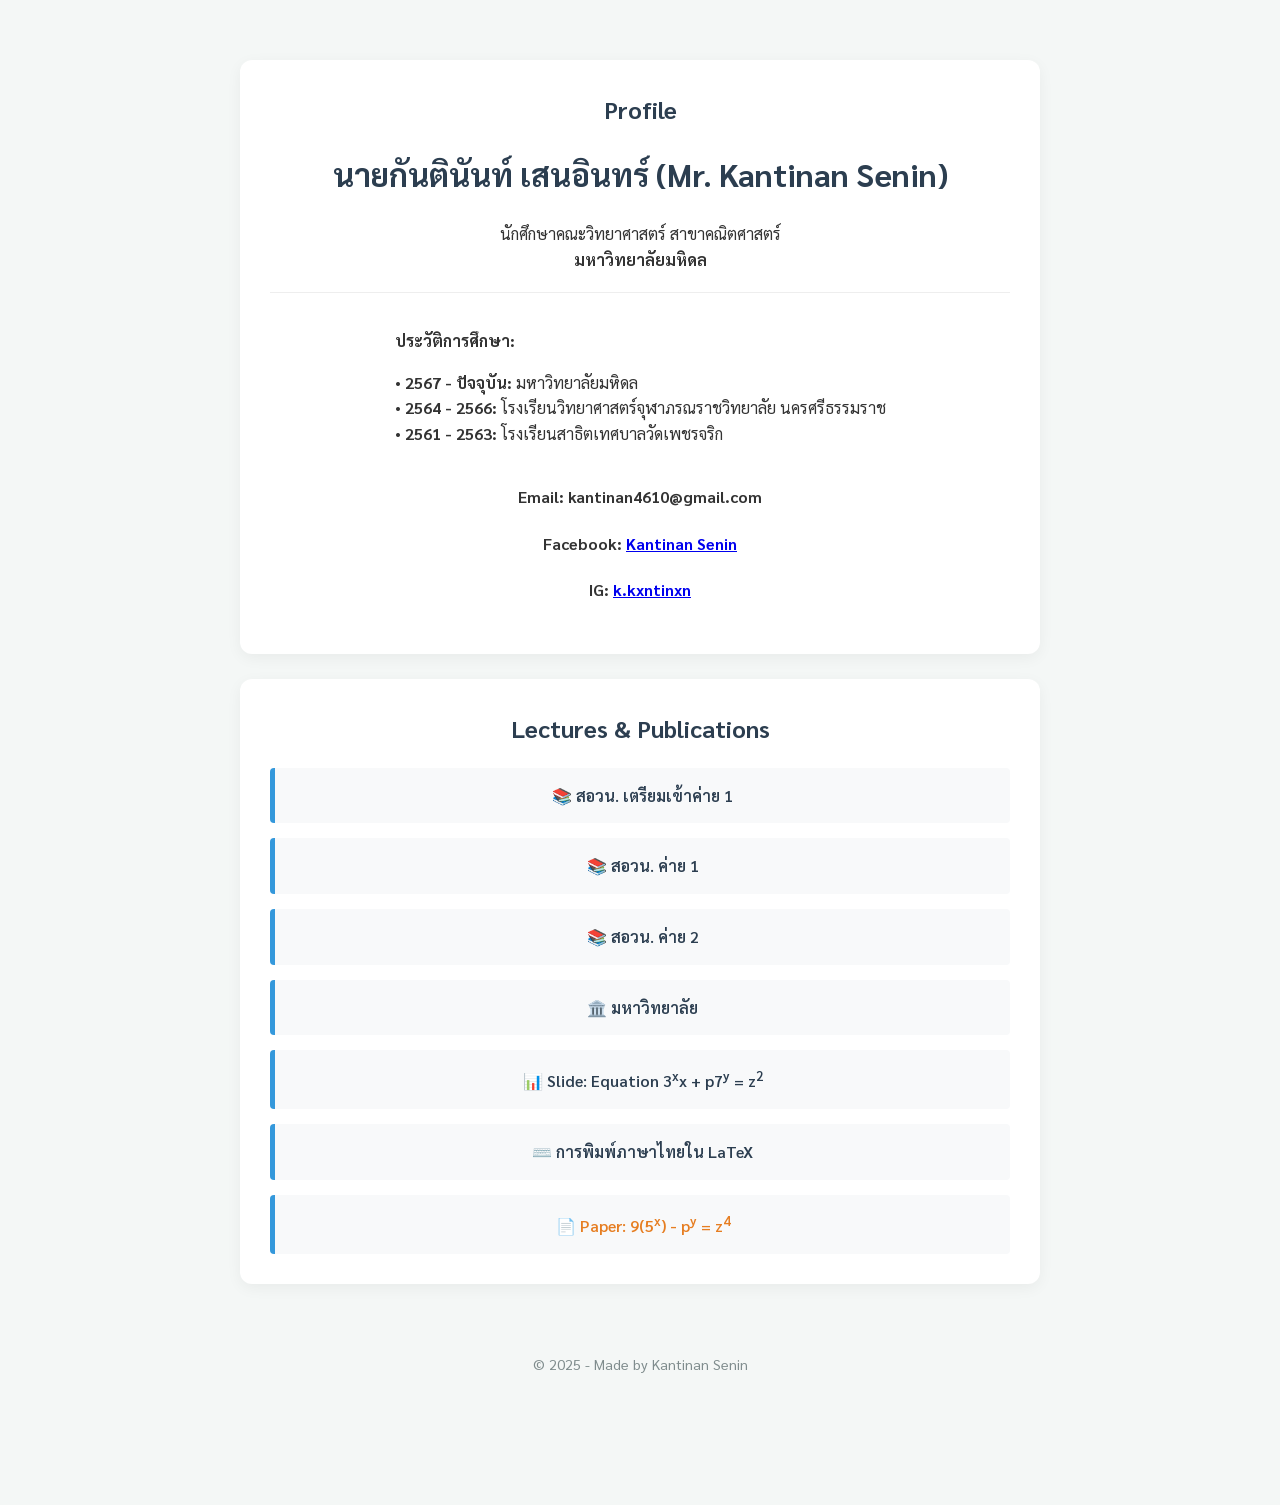
==== index.html @ 846ef5be "Add files via upload" ====
<!DOCTYPE html>
<html lang="th">
<head>
    <meta charset="UTF-8">
    <meta name="viewport" content="width=device-width, initial-scale=1.0">
    <title>Kantiverse</title>
    <link href="https://fonts.googleapis.com/css2?family=Sarabun:wght@300;400;700&family=Inter:wght@400;600&display=swap" rel="stylesheet">
    <style>
        :root {
            --primary-color: #2c3e50;
            --accent-color: #3498db;
            --bg-color: #f4f7f6;
            --card-bg: #ffffff;
            --text-color: #333;
        }

        body {
            font-family: 'Sarabun', 'Inter', sans-serif;
            background-color: var(--bg-color);
            color: var(--text-color);
            margin: 0;
            padding: 0;
            line-height: 1.6;
        }

        .container {
            max-width: 800px;
            margin: 40px auto;
            padding: 20px;
        }

        header, section, footer {
            background: var(--card-bg);
            padding: 30px;
            border-radius: 12px;
            box-shadow: 0 4px 15px rgba(0,0,0,0.05);
            margin-bottom: 25px;
            text-align: center;
        }

        h1, h2 {
            color: var(--primary-color);
            margin-top: 0;
        }

        .profile-info h3 {
            font-weight: 400;
            font-size: 1.1rem;
            margin: 8px 0;
        }

        .education-list {
            text-align: left;
            display: inline-block;
            margin-top: 15px;
        }

        .lecture-grid {
            display: grid;
            grid-template-columns: 1fr;
            gap: 15px;
            margin-top: 20px;
        }

        .lecture-item {
            background: #f8f9fa;
            border-left: 5px solid var(--accent-color);
            transition: transform 0.2s, background 0.2s;
            border-radius: 4px;
        }

        .lecture-item:hover {
            transform: translateX(10px);
            background: #eef2f7;
        }

        .lecture-item a {
            display: block;
            padding: 15px;
            text-decoration: none;
            color: var(--primary-color);
            font-weight: 600;
        }

        footer {
            background: transparent;
            box-shadow: none;
            font-size: 0.9rem;
            color: #7f8c8d;
        }

        /* ตกแต่งไฮไลท์สำหรับ Paper */
        .paper-link {
            color: #e67e22 !important;
        }

        hr {
            border: 0;
            height: 1px;
            background: #eee;
            margin: 20px 0;
        }
    </style>
</head>
<body>

    <div class="container">
        <header>
            <h2>Profile</h2>
            <h1>นายกันตินันท์ เสนอินทร์ (Mr. Kantinan Senin)</h1>
            <p>นักศึกษาคณะวิทยาศาสตร์ สาขาคณิตศาสตร์<br><strong>มหาวิทยาลัยมหิดล</strong></p>
            
            <hr>
            
            <div class="education-list">
                <strong>ประวัติการศึกษา:</strong>
                <ul style="list-style: none; padding: 0;">
                    <li>• <strong>2567 - ปัจจุบัน:</strong> มหาวิทยาลัยมหิดล</li>
                    <li>• <strong>2564 - 2566:</strong> โรงเรียนวิทยาศาสตร์จุฬาภรณราชวิทยาลัย นครศรีธรรมราช</li>
                    <li>• <strong>2561 - 2563:</strong> โรงเรียนสาธิตเทศบาลวัดเพชรจริก</li>
                </ul>
            </div>

            <div class="Contact">
                <h4>Email: kantinan4610@gmail.com</h4>
                <h4>Facebook: <a href="https://www.facebook.com/tonnam.senin" target="_blank">Kantinan Senin</a></h4>
                <h4>IG: <a href="https://www.instagram.com/k.kxntinxn/" target="_blank">k.kxntinxn</a></h4>
            </div>
        </header>

        <section>
            <h2>Lectures & Publications</h2>
            <div class="lecture-grid">
                <div class="lecture-item"><a href="สอวน.เตรียมเข้าค่าย1.html">📚 สอวน. เตรียมเข้าค่าย 1</a></div>
                <div class="lecture-item"><a href="สอวน.ค่าย1.html">📚 สอวน. ค่าย 1</a></div>
                <div class="lecture-item"><a href="สอวน.ค่าย2.html">📚 สอวน. ค่าย 2</a></div>
                <div class="lecture-item"><a href="มหาวิทยาลัย.html">🏛️ มหาวิทยาลัย</a></div>
                
                <div class="lecture-item">
                    <a href="https://drive.google.com/file/d/1mC-Z1ArHRUJK5r04q3-rwxMeurHhThMo/view?usp=sharing" target="_blank">
                        📊 Slide: Equation 3<sup>x</sup>x + p7<sup>y</sup> = z<sup>2</sup>
                    </a>
                </div>
                
                <div class="lecture-item">
                    <a href="https://drive.google.com/file/d/138_pBko0pDbp67m79cn1jwvAL6DxBXvo/view?usp=sharing" target="_blank">
                        ⌨️ การพิมพ์ภาษาไทยใน LaTeX
                    </a>
                </div>

                <div class="lecture-item">
                    <a href="https://www.researchgate.net/publication/396907965_On_the_Exponential_Diophantine_Equation_95x_-_py_z4" target="_blank" class="paper-link">
                        📄 Paper: 9(5<sup>x</sup>) - p<sup>y</sup> = z<sup>4</sup>
                    </a>
                </div>
            </div>
        </section>

        <footer>
            <p>&copy; 2025 - Made by Kantinan Senin</p>
        </footer>
    </div>

</body>
</html>
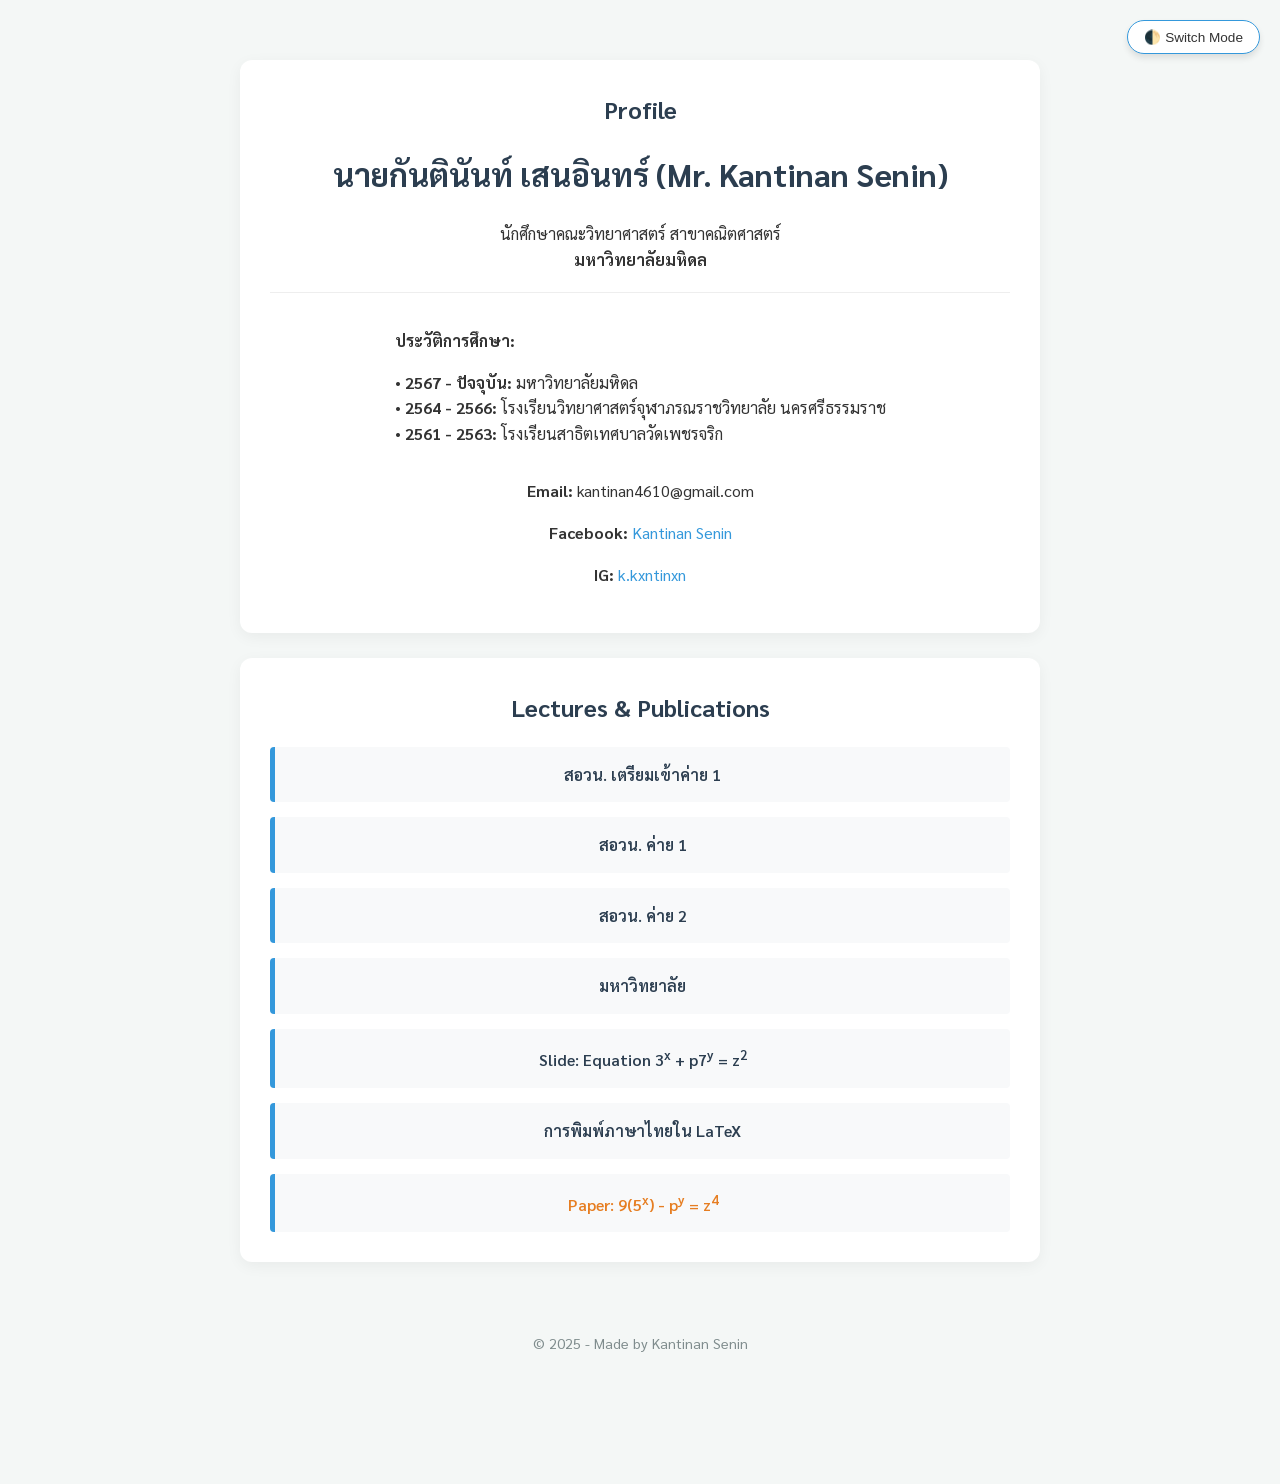
==== commit 705f5f61: "Add files via upload" ====
--- a/index.html
+++ b/index.html
@@ -6,12 +6,26 @@
     <title>Kantiverse</title>
     <link href="https://fonts.googleapis.com/css2?family=Sarabun:wght@300;400;700&family=Inter:wght@400;600&display=swap" rel="stylesheet">
     <style>
+        /* 1. ส่วนกำหนดสี (Variables) */
         :root {
             --primary-color: #2c3e50;
             --accent-color: #3498db;
             --bg-color: #f4f7f6;
             --card-bg: #ffffff;
             --text-color: #333;
+            --hr-color: #eee;
+            --item-bg: #f8f9fa;
+        }
+
+        /* สีสำหรับ Dark Mode */
+        [data-theme="dark"] {
+            --primary-color: #ecf0f1;
+            --accent-color: #5dade2;
+            --bg-color: #1a1a1a;
+            --card-bg: #2d2d2d;
+            --text-color: #e0e0e0;
+            --hr-color: #444;
+            --item-bg: #3d3d3d;
         }
 
         body {
@@ -21,6 +35,23 @@
             margin: 0;
             padding: 0;
             line-height: 1.6;
+            transition: all 0.3s ease; /* ทำให้การเปลี่ยนสีดูนุ่มนวล */
+        }
+
+        /* 2. ปุ่มสลับโหมดแบบลอย (Floating Toggle) */
+        #theme-toggle {
+            position: fixed;
+            top: 20px;
+            right: 20px;
+            z-index: 1000;
+            padding: 8px 16px;
+            border-radius: 20px;
+            border: 1px solid var(--accent-color);
+            background: var(--card-bg);
+            color: var(--text-color);
+            cursor: pointer;
+            font-size: 0.85rem;
+            box-shadow: 0 4px 6px rgba(0,0,0,0.1);
         }
 
         .container {
@@ -43,12 +74,6 @@
             margin-top: 0;
         }
 
-        .profile-info h3 {
-            font-weight: 400;
-            font-size: 1.1rem;
-            margin: 8px 0;
-        }
-
         .education-list {
             text-align: left;
             display: inline-block;
@@ -63,7 +88,7 @@
         }
 
         .lecture-item {
-            background: #f8f9fa;
+            background: var(--item-bg);
             border-left: 5px solid var(--accent-color);
             transition: transform 0.2s, background 0.2s;
             border-radius: 4px;
@@ -71,7 +96,11 @@
 
         .lecture-item:hover {
             transform: translateX(10px);
-            background: #eef2f7;
+            background: var(--accent-color);
+        }
+
+        .lecture-item:hover a {
+            color: white;
         }
 
         .lecture-item a {
@@ -82,6 +111,11 @@
             font-weight: 600;
         }
 
+        .Contact a {
+            color: var(--accent-color);
+            text-decoration: none;
+        }
+
         footer {
             background: transparent;
             box-shadow: none;
@@ -89,7 +123,6 @@
             color: #7f8c8d;
         }
 
-        /* ตกแต่งไฮไลท์สำหรับ Paper */
         .paper-link {
             color: #e67e22 !important;
         }
@@ -97,12 +130,14 @@
         hr {
             border: 0;
             height: 1px;
-            background: #eee;
+            background: var(--hr-color);
             margin: 20px 0;
         }
     </style>
 </head>
 <body>
+
+    <button id="theme-toggle">🌓 Switch Mode</button>
 
     <div class="container">
         <header>
@@ -122,35 +157,35 @@
             </div>
 
             <div class="Contact">
-                <h4>Email: kantinan4610@gmail.com</h4>
-                <h4>Facebook: <a href="https://www.facebook.com/tonnam.senin" target="_blank">Kantinan Senin</a></h4>
-                <h4>IG: <a href="https://www.instagram.com/k.kxntinxn/" target="_blank">k.kxntinxn</a></h4>
+                <p><strong>Email:</strong> kantinan4610@gmail.com</p>
+                <p><strong>Facebook:</strong> <a href="https://www.facebook.com/tonnam.senin" target="_blank">Kantinan Senin</a></p>
+                <p><strong>IG:</strong> <a href="https://www.instagram.com/k.kxntinxn/" target="_blank">k.kxntinxn</a></p>
             </div>
         </header>
 
         <section>
             <h2>Lectures & Publications</h2>
             <div class="lecture-grid">
-                <div class="lecture-item"><a href="สอวน.เตรียมเข้าค่าย1.html">📚 สอวน. เตรียมเข้าค่าย 1</a></div>
-                <div class="lecture-item"><a href="สอวน.ค่าย1.html">📚 สอวน. ค่าย 1</a></div>
-                <div class="lecture-item"><a href="สอวน.ค่าย2.html">📚 สอวน. ค่าย 2</a></div>
-                <div class="lecture-item"><a href="มหาวิทยาลัย.html">🏛️ มหาวิทยาลัย</a></div>
+                <div class="lecture-item"><a href="สอวน.เตรียมเข้าค่าย1.html"> สอวน. เตรียมเข้าค่าย 1</a></div>
+                <div class="lecture-item"><a href="สอวน.ค่าย1.html"> สอวน. ค่าย 1</a></div>
+                <div class="lecture-item"><a href="สอวน.ค่าย2.html"> สอวน. ค่าย 2</a></div>
+                <div class="lecture-item"><a href="มหาวิทยาลัย.html"> มหาวิทยาลัย</a></div>
                 
                 <div class="lecture-item">
                     <a href="https://drive.google.com/file/d/1mC-Z1ArHRUJK5r04q3-rwxMeurHhThMo/view?usp=sharing" target="_blank">
-                        📊 Slide: Equation 3<sup>x</sup>x + p7<sup>y</sup> = z<sup>2</sup>
+                         Slide: Equation 3<sup>x</sup> + p7<sup>y</sup> = z<sup>2</sup>
                     </a>
                 </div>
                 
                 <div class="lecture-item">
                     <a href="https://drive.google.com/file/d/138_pBko0pDbp67m79cn1jwvAL6DxBXvo/view?usp=sharing" target="_blank">
-                        ⌨️ การพิมพ์ภาษาไทยใน LaTeX
+                        การพิมพ์ภาษาไทยใน LaTeX
                     </a>
                 </div>
 
                 <div class="lecture-item">
                     <a href="https://www.researchgate.net/publication/396907965_On_the_Exponential_Diophantine_Equation_95x_-_py_z4" target="_blank" class="paper-link">
-                        📄 Paper: 9(5<sup>x</sup>) - p<sup>y</sup> = z<sup>4</sup>
+                        Paper: 9(5<sup>x</sup>) - p<sup>y</sup> = z<sup>4</sup>
                     </a>
                 </div>
             </div>
@@ -161,5 +196,25 @@
         </footer>
     </div>
 
+    <script>
+        const toggleBtn = document.getElementById('theme-toggle');
+        
+        // ฟังก์ชันตรวจสอบและใช้ธีม
+        function applyTheme() {
+            const savedTheme = localStorage.getItem('theme') || 'light';
+            document.documentElement.setAttribute('data-theme', savedTheme);
+        }
+
+        // เรียกใช้ทันทีที่โหลดหน้า
+        applyTheme();
+
+        toggleBtn.addEventListener('click', () => {
+            let currentTheme = document.documentElement.getAttribute('data-theme');
+            let newTheme = currentTheme === 'dark' ? 'light' : 'dark';
+            
+            document.documentElement.setAttribute('data-theme', newTheme);
+            localStorage.setItem('theme', newTheme); // บันทึกลงเครื่อง
+        });
+    </script>
 </body>
 </html>
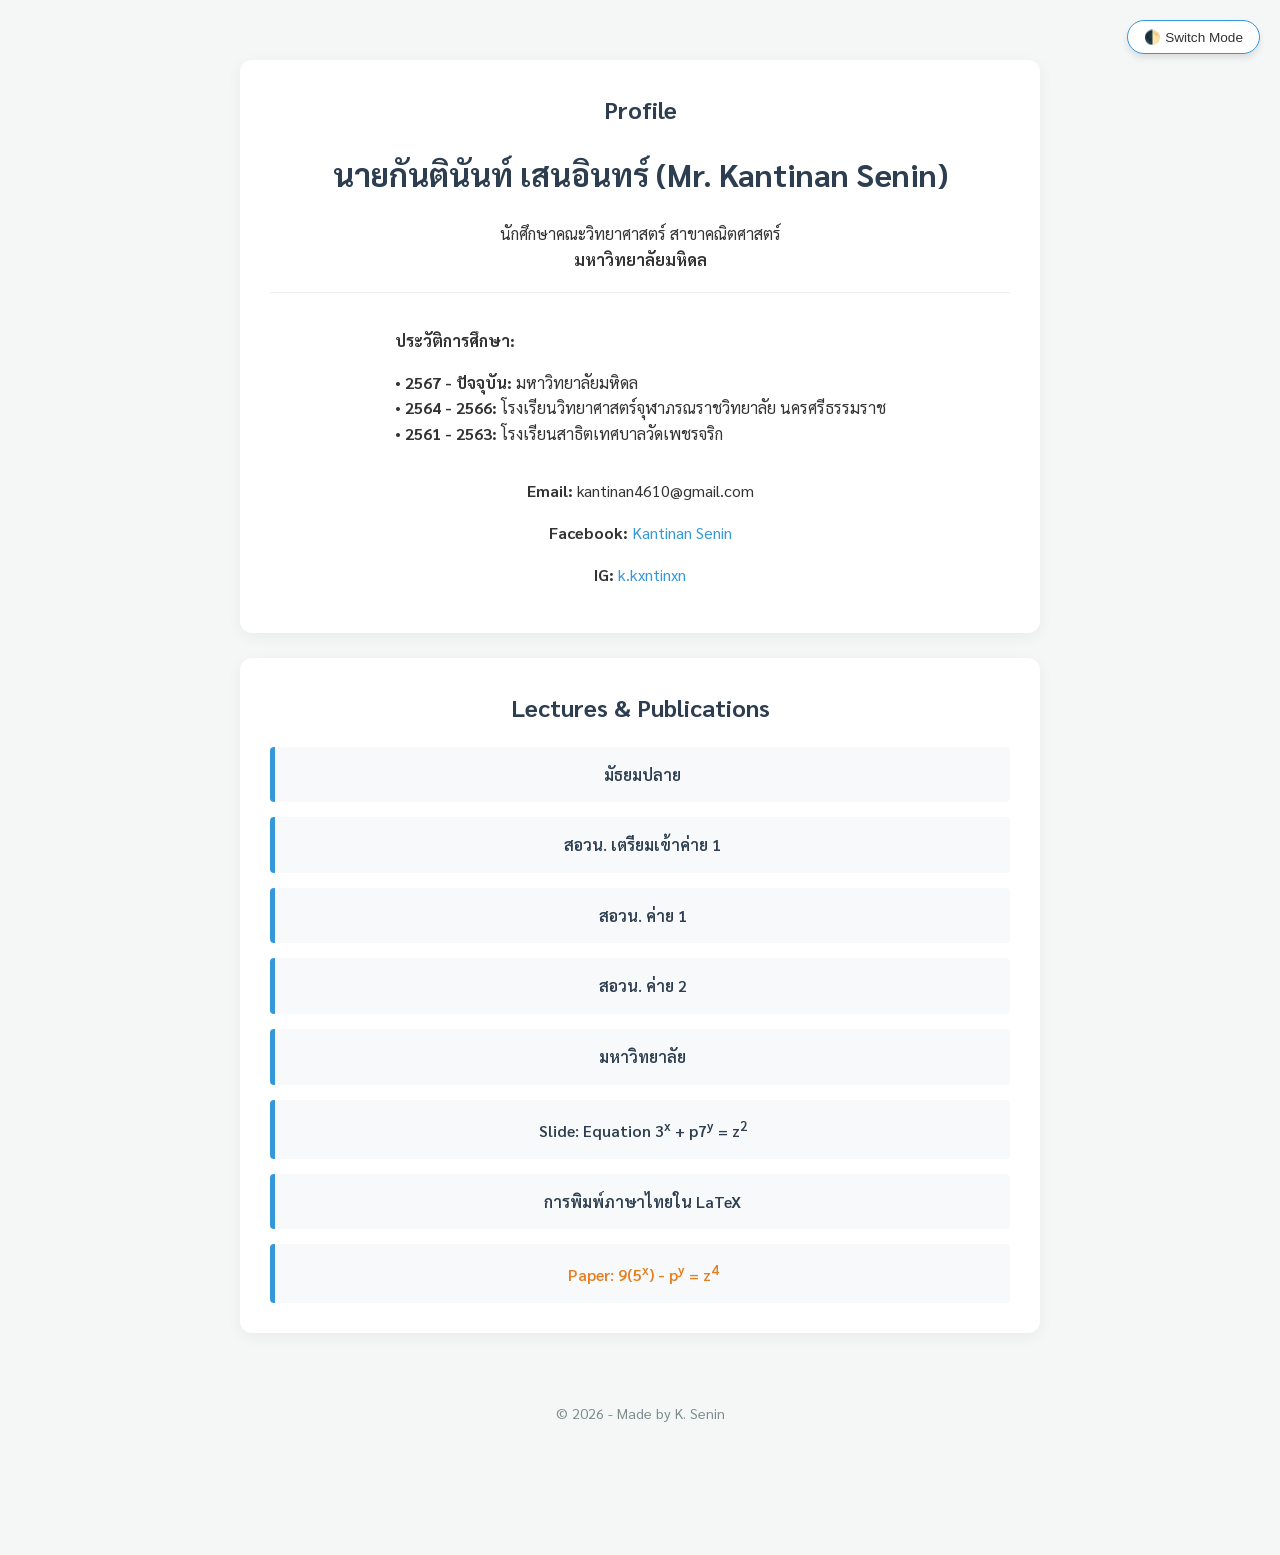
==== commit 6f7b46b9: "Add files via upload" ====
--- a/index.html
+++ b/index.html
@@ -6,7 +6,6 @@
     <title>Kantiverse</title>
     <link href="https://fonts.googleapis.com/css2?family=Sarabun:wght@300;400;700&family=Inter:wght@400;600&display=swap" rel="stylesheet">
     <style>
-        /* 1. ส่วนกำหนดสี (Variables) */
         :root {
             --primary-color: #2c3e50;
             --accent-color: #3498db;
@@ -17,7 +16,6 @@
             --item-bg: #f8f9fa;
         }
 
-        /* สีสำหรับ Dark Mode */
         [data-theme="dark"] {
             --primary-color: #ecf0f1;
             --accent-color: #5dade2;
@@ -35,10 +33,9 @@
             margin: 0;
             padding: 0;
             line-height: 1.6;
-            transition: all 0.3s ease; /* ทำให้การเปลี่ยนสีดูนุ่มนวล */
-        }
-
-        /* 2. ปุ่มสลับโหมดแบบลอย (Floating Toggle) */
+            transition: all 0.3s ease; 
+        }
+
         #theme-toggle {
             position: fixed;
             top: 20px;
@@ -166,6 +163,7 @@
         <section>
             <h2>Lectures & Publications</h2>
             <div class="lecture-grid">
+                <div class="lecture-item"><a href='มัธยมปลาย.html'>มัธยมปลาย</a></div>
                 <div class="lecture-item"><a href="สอวน.เตรียมเข้าค่าย1.html"> สอวน. เตรียมเข้าค่าย 1</a></div>
                 <div class="lecture-item"><a href="สอวน.ค่าย1.html"> สอวน. ค่าย 1</a></div>
                 <div class="lecture-item"><a href="สอวน.ค่าย2.html"> สอวน. ค่าย 2</a></div>
@@ -178,7 +176,7 @@
                 </div>
                 
                 <div class="lecture-item">
-                    <a href="https://drive.google.com/file/d/138_pBko0pDbp67m79cn1jwvAL6DxBXvo/view?usp=sharing" target="_blank">
+                    <a href="https://drive.google.com/file/d/1zxFBBAdymI_qwy3T6y3Ho1VZbjf3zumK/view?usp=sharing" target="_blank">
                         การพิมพ์ภาษาไทยใน LaTeX
                     </a>
                 </div>
@@ -188,24 +186,23 @@
                         Paper: 9(5<sup>x</sup>) - p<sup>y</sup> = z<sup>4</sup>
                     </a>
                 </div>
+            
             </div>
         </section>
 
         <footer>
-            <p>&copy; 2025 - Made by Kantinan Senin</p>
+            <p>&copy; 2026 - Made by K. Senin</p>
         </footer>
     </div>
 
     <script>
         const toggleBtn = document.getElementById('theme-toggle');
         
-        // ฟังก์ชันตรวจสอบและใช้ธีม
         function applyTheme() {
             const savedTheme = localStorage.getItem('theme') || 'light';
             document.documentElement.setAttribute('data-theme', savedTheme);
         }
-
-        // เรียกใช้ทันทีที่โหลดหน้า
+        
         applyTheme();
 
         toggleBtn.addEventListener('click', () => {
